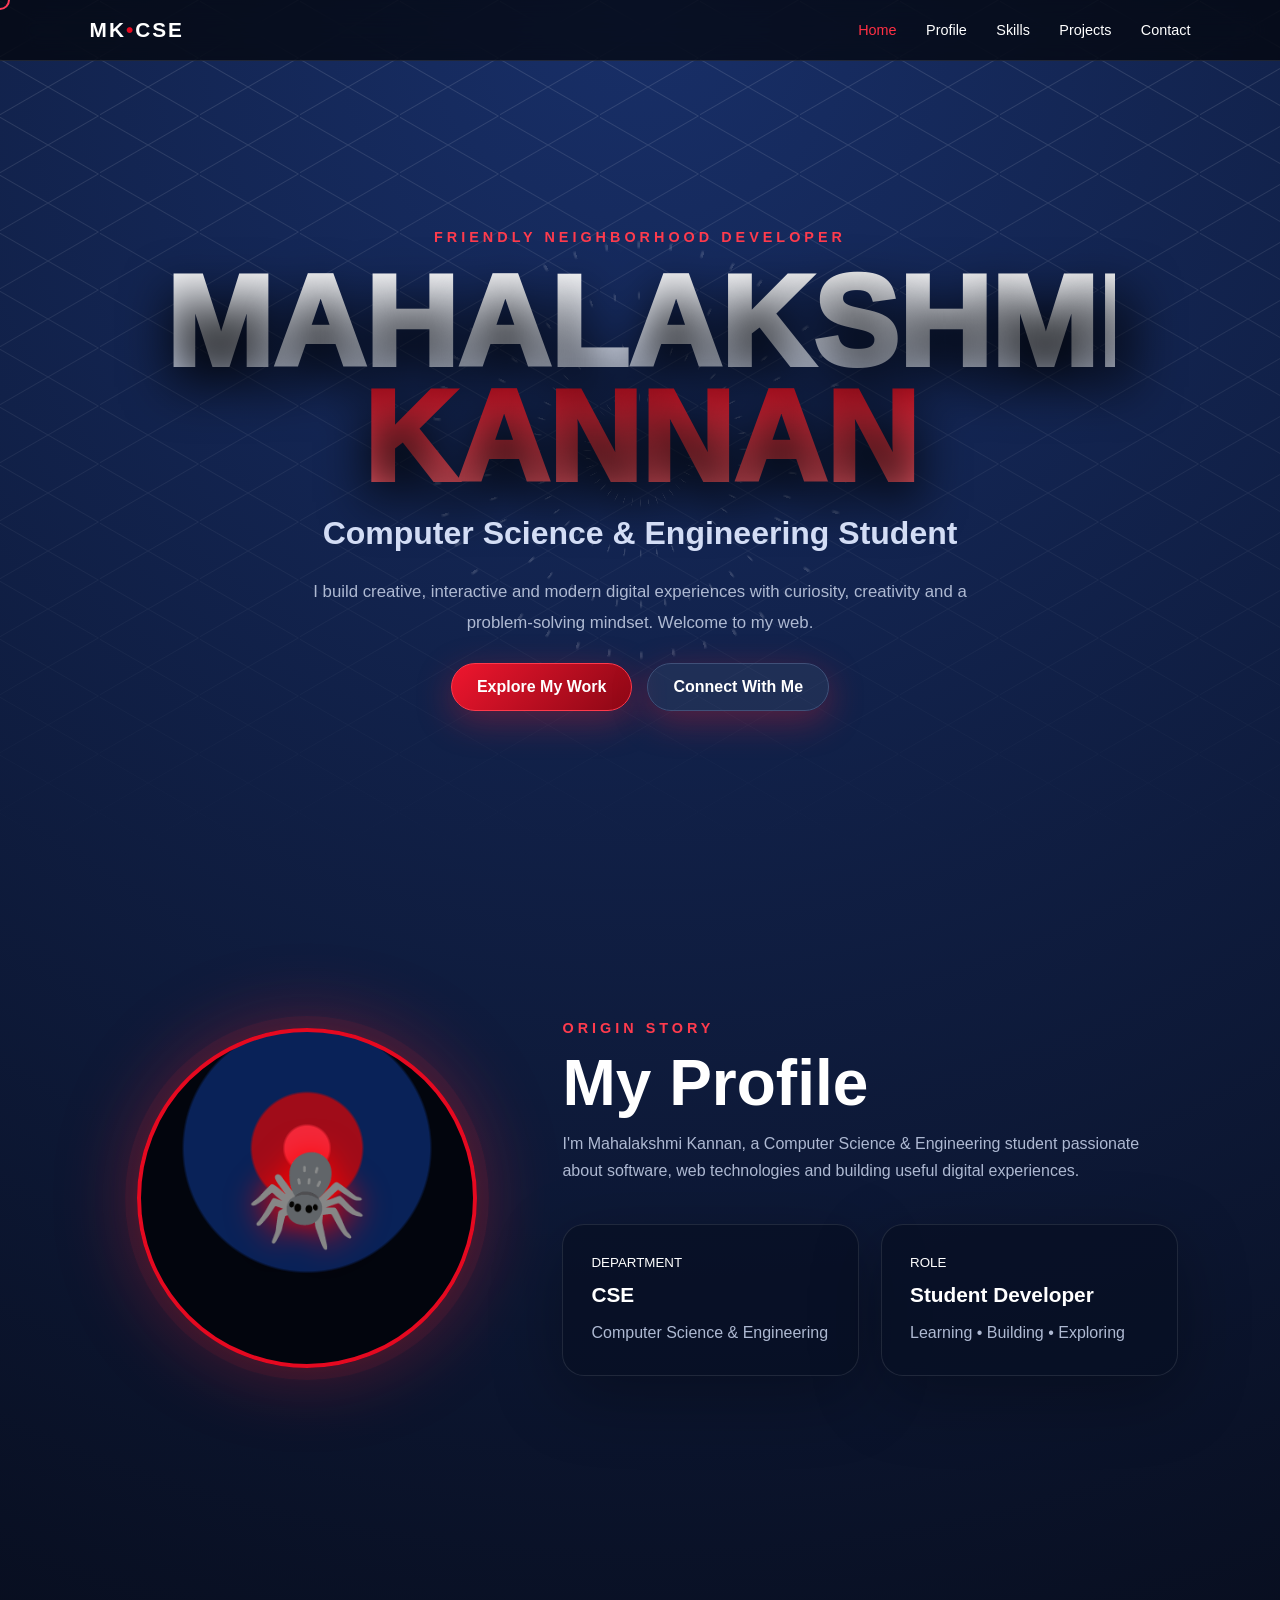
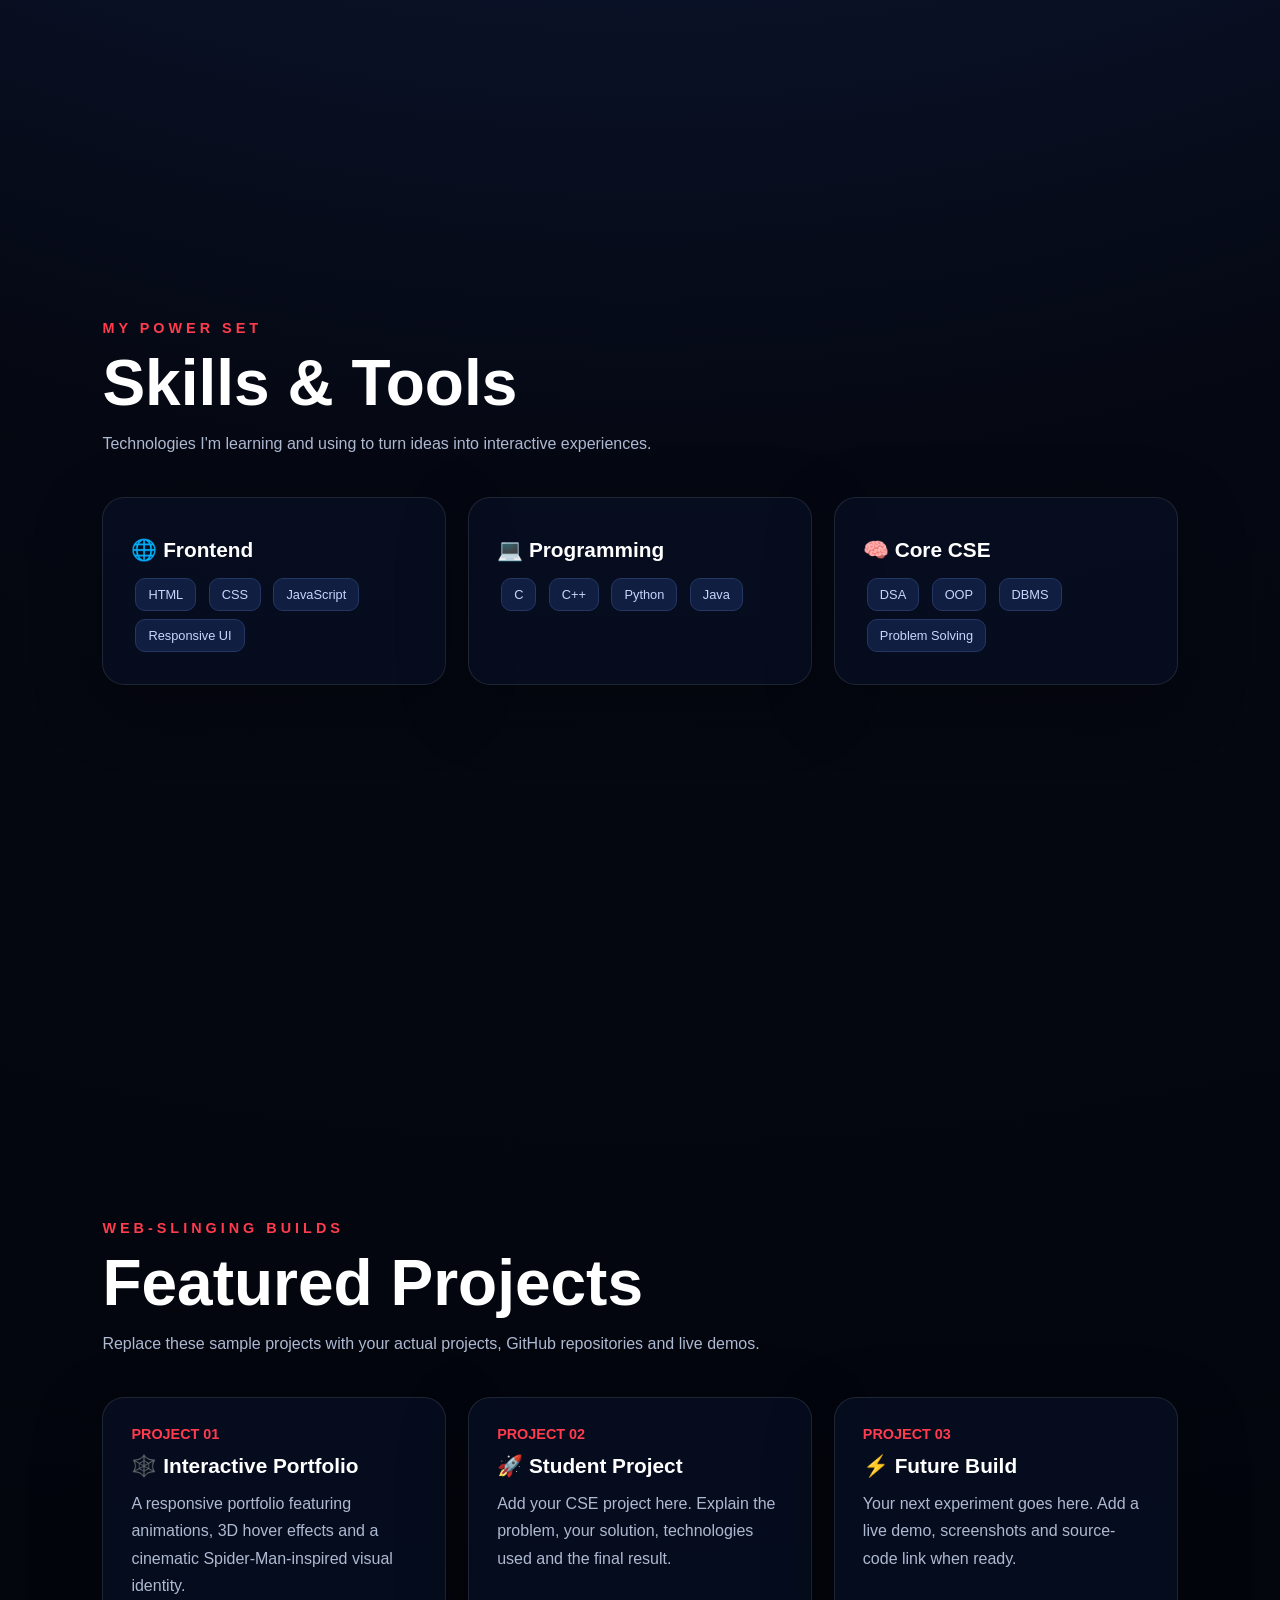
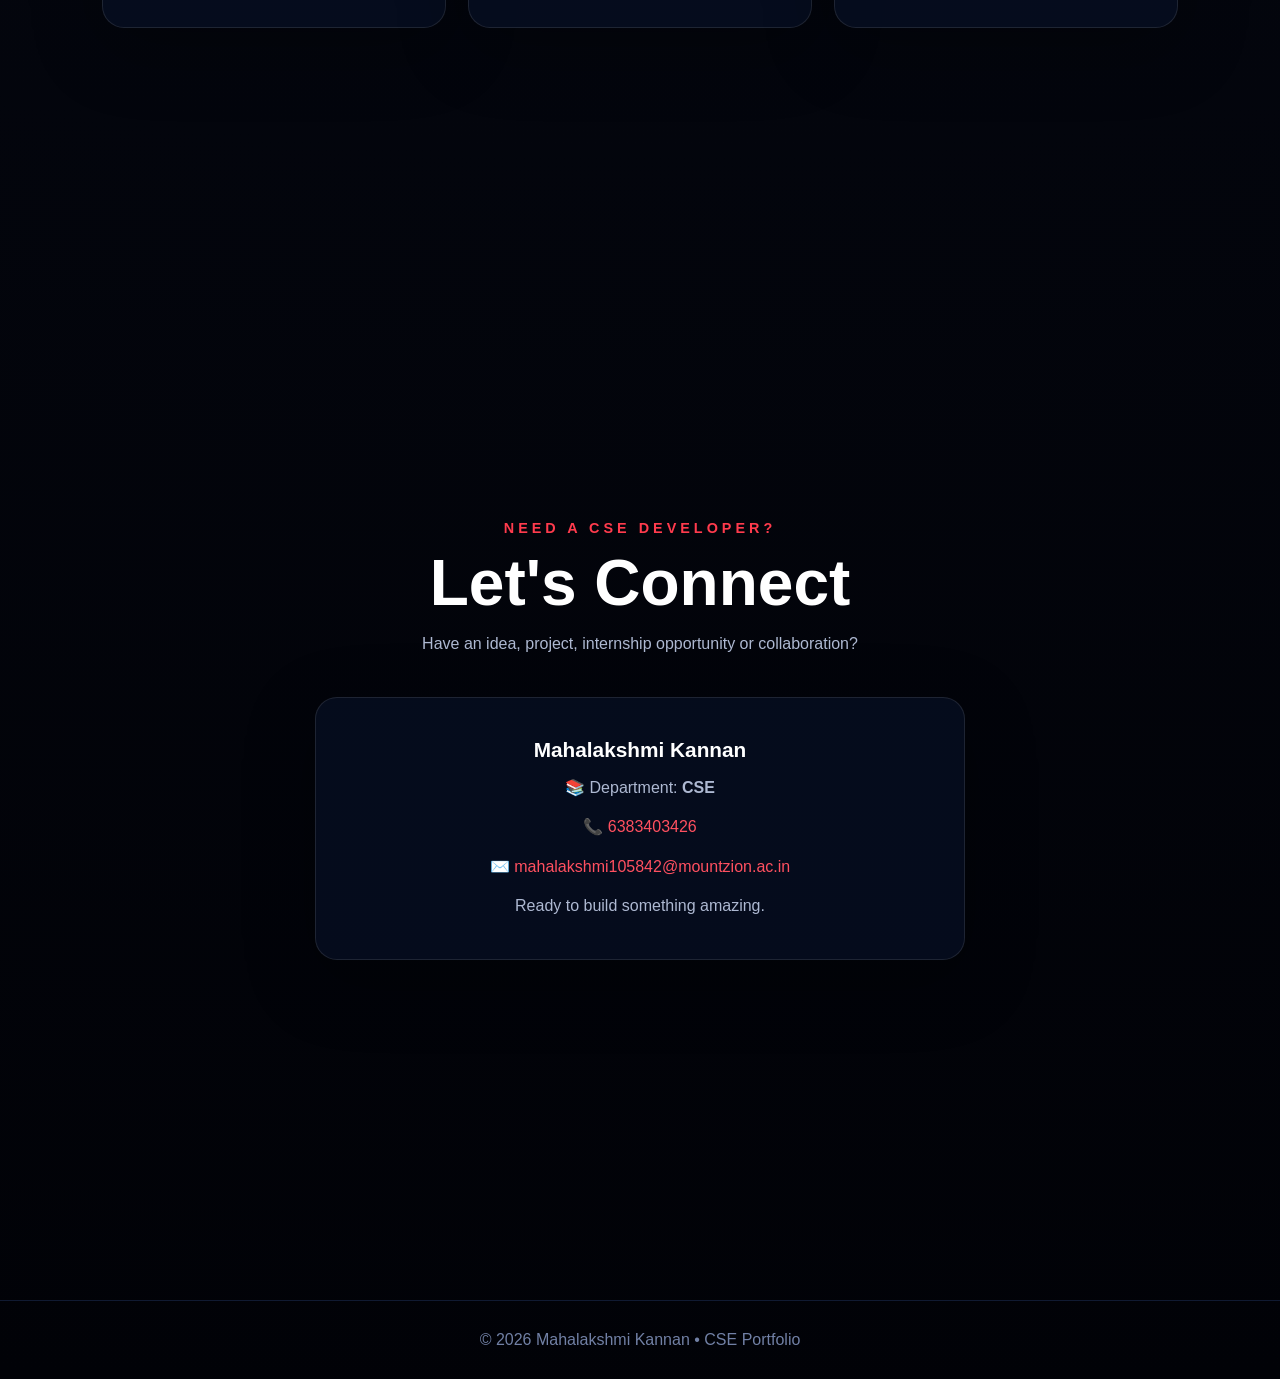
==== portfolio.html @ da7d4e39 "completed html code" ====
<!DOCTYPE html>
<html lang="en">
<head>
  <meta charset="UTF-8">
  <meta name="viewport" content="width=device-width, initial-scale=1.0">

  <title>Mahalakshmi Kannan | CSE Portfolio</title>

  <style>
    * {
      margin: 0;
      padding: 0;
      box-sizing: border-box;
    }

    html {
      scroll-behavior: smooth;
    }

    body {
      font-family: Arial, Helvetica, sans-serif;
      background:
        radial-gradient(circle at 50% 0%, #182f68 0%, #050812 45%, #010207 100%);
      color: white;
      overflow-x: hidden;
    }

    /* Spider Web Background */
    body::before {
      content: "";
      position: fixed;
      inset: 0;
      pointer-events: none;
      opacity: 0.13;

      background-image:
        linear-gradient(30deg,
          transparent 48%,
          white 49%,
          transparent 50%),
        linear-gradient(150deg,
          transparent 48%,
          white 49%,
          transparent 50%);

      background-size: 100px 58px;
      mask-image: linear-gradient(to bottom, black, transparent);
    }

    /* NAVBAR */
    nav {
      position: fixed;
      top: 0;
      left: 0;
      right: 0;
      z-index: 100;

      display: flex;
      justify-content: space-between;
      align-items: center;

      padding: 18px 7%;

      background: rgba(0, 0, 0, 0.65);
      backdrop-filter: blur(15px);

      border-bottom: 1px solid rgba(255,255,255,0.1);
    }

    .logo {
      font-size: 1.3rem;
      font-weight: 900;
      letter-spacing: 2px;
    }

    .logo span {
      color: #e50920;
    }

    nav a {
      color: white;
      text-decoration: none;
      margin-left: 25px;
      font-size: 0.9rem;
      transition: 0.3s;
    }

    nav a:hover {
      color: #ff2038;
      text-shadow: 0 0 15px red;
    }

    /* SECTIONS */

    section {
      min-height: 100vh;
      padding: 120px 8% 80px;
      position: relative;
    }

    .container {
      max-width: 1150px;
      margin: auto;
    }

    /* HERO */

    .hero {
      display: grid;
      place-items: center;
      text-align: center;
      perspective: 1000px;
    }

    .hero-content {
      max-width: 950px;
      transform-style: preserve-3d;
      animation: floating 5s ease-in-out infinite;
    }

    .eyebrow {
      color: #ff3b4d;
      font-weight: bold;
      letter-spacing: 4px;
      text-transform: uppercase;
      font-size: 0.9rem;
    }

    .hero h1 {
      font-size: clamp(3.5rem, 10vw, 8rem);
      line-height: 0.9;
      margin: 20px 0;

      font-weight: 1000;

      background: linear-gradient(
        180deg,
        white 0%,
        #dce7ff 45%,
        #e50920 46%,
        #ff6574 100%
      );

      -webkit-background-clip: text;
      background-clip: text;
      color: transparent;

      text-shadow: 0 20px 50px black;
    }

    .hero h2 {
      font-size: clamp(1.2rem, 3vw, 2rem);
      color: #d3ddf5;
    }

    .hero p {
      max-width: 700px;
      margin: 25px auto;

      color: #aeb9d2;
      line-height: 1.8;
      font-size: 1.05rem;
    }

    /* WEB */

    .web {
      position: absolute;

      width: 450px;
      height: 450px;

      border-radius: 50%;

      opacity: 0.15;

      background:
        repeating-conic-gradient(
          from 0deg,
          transparent 0deg 8deg,
          white 8.5deg 9deg
        );

      mask-image:
        radial-gradient(
          circle,
          transparent 0 15%,
          black 16% 17%,
          transparent 18% 31%,
          black 32% 33%,
          transparent 34% 47%,
          black 48% 49%,
          transparent 50% 63%,
          black 64% 65%,
          transparent 66%
        );

      animation: rotateWeb 30s linear infinite;
    }

    /* BUTTONS */

    .buttons {
      display: flex;
      justify-content: center;
      gap: 15px;
      flex-wrap: wrap;
    }

    .btn {
      display: inline-block;

      padding: 14px 25px;

      border-radius: 50px;

      text-decoration: none;
      color: white;

      font-weight: bold;

      background: linear-gradient(
        135deg,
        #ef162e,
        #8b0715
      );

      border: 1px solid #ff394b;

      box-shadow:
        0 10px 35px rgba(225,29,46,0.35);

      transition: 0.3s;
    }

    .btn:hover {
      transform: translateY(-5px) scale(1.04);
      box-shadow:
        0 15px 50px rgba(255,20,40,0.55);
    }

    .btn.secondary {
      background: rgba(255,255,255,0.06);
      border-color: #405078;
    }

    /* SECTION TITLE */

    .section-title {
      font-size: clamp(2.2rem, 5vw, 4rem);
      margin: 10px 0;
    }

    .section-subtitle {
      color: #aeb9d2;
      margin-bottom: 40px;
      line-height: 1.7;
    }

    /* PROFILE */

    .profile {
      display: grid;
      grid-template-columns: 0.8fr 1.2fr;
      gap: 50px;
      align-items: center;
    }

    /* PROFILE AVATAR */

    .avatar {
      width: min(340px, 75vw);
      aspect-ratio: 1;

      margin: auto;

      border-radius: 50%;

      display: grid;
      place-items: center;

      background:
        radial-gradient(
          circle at 50% 35%,
          #f3293b 0 8%,
          #a00c19 9% 20%,
          #092258 21% 45%,
          #02050d 46%
        );

      border: 4px solid #e50920;

      box-shadow:
        0 0 0 12px rgba(225,29,46,0.08),
        0 0 80px rgba(225,29,46,0.4);

      font-size: 6rem;

      animation: avatarFloat 4s ease-in-out infinite;
    }

    .avatar::after {
      content: "🕷️";
      filter: drop-shadow(0 0 15px red);
    }

    /* CARDS */

    .grid {
      display: grid;
      grid-template-columns:
        repeat(auto-fit, minmax(240px, 1fr));

      gap: 22px;
    }

    .card {
      background: rgba(7, 15, 35, 0.75);

      border: 1px solid rgba(255,255,255,0.1);

      padding: 28px;

      border-radius: 22px;

      box-shadow:
        0 20px 70px rgba(0,0,0,0.3);

      transform-style: preserve-3d;

      transition: 0.25s;
    }

    .card:hover {
      transform:
        perspective(700px)
        rotateX(4deg)
        rotateY(-4deg)
        translateY(-10px);

      border-color: #e50920;

      box-shadow:
        0 25px 80px rgba(225,29,46,0.2);
    }

    .card h3 {
      margin: 12px 0;
      font-size: 1.3rem;
    }

    .card p {
      color: #aeb9d2;
      line-height: 1.7;
    }

    /* BADGES */

    .badge {
      display: inline-block;

      padding: 8px 12px;

      margin: 4px;

      border-radius: 10px;

      background: #101e41;

      color: #c8d6ff;

      font-size: 0.8rem;

      border: 1px solid #243764;
    }

    .badge:hover {
      background: #e50920;
      color: white;
    }

    /* PROJECTS */

    .project-number {
      color: #ff3b4d;
      font-weight: bold;
      font-size: 0.9rem;
    }

    /* CONTACT */

    .contact {
      text-align: center;
    }

    .contact-card {
      max-width: 650px;
      margin: auto;
    }

    .contact-card p {
      margin: 12px;
    }

    .contact a {
      color: #ff5060;
      text-decoration: none;
    }

    .contact a:hover {
      color: white;
      text-shadow: 0 0 15px red;
    }

    /* FOOTER */

    footer {
      text-align: center;

      padding: 30px;

      color: #7180a5;

      border-top: 1px solid #101a32;
    }

    /* CURSOR */

    #cursor {
      position: fixed;

      width: 20px;
      height: 20px;

      border: 2px solid #ff3044;

      border-radius: 50%;

      pointer-events: none;

      z-index: 999;

      transform: translate(-50%, -50%);

      mix-blend-mode: screen;

      transition: 0.08s;
    }

    /* ANIMATIONS */

    @keyframes floating {

      0%,100% {
        transform: translateY(0) rotateX(0deg);
      }

      50% {
        transform:
          translateY(-15px)
          rotateX(3deg);
      }
    }

    @keyframes avatarFloat {

      0%,100% {
        transform: translateY(0) rotateY(0deg);
      }

      50% {
        transform:
          translateY(-12px)
          rotateY(8deg);
      }
    }

    @keyframes rotateWeb {

      from {
        transform: rotate(0deg);
      }

      to {
        transform: rotate(360deg);
      }
    }

    /* MOBILE */

    @media (max-width: 750px) {

      nav .links {
        display: none;
      }

      .hero h1 {
        font-size: 4rem;
      }

      .web {
        width: 280px;
        height: 280px;
      }

      .profile {
        grid-template-columns: 1fr;
      }

      section {
        padding-left: 6%;
        padding-right: 6%;
      }
    }
  </style>
</head>

<body>

  <!-- CUSTOM CURSOR -->
  <div id="cursor"></div>

  <!-- NAVIGATION -->
  <nav>

    <div class="logo">
      MK<span>•</span>CSE
    </div>

    <div class="links">
      <a href="#home">Home</a>
      <a href="#profile">Profile</a>
      <a href="#skills">Skills</a>
      <a href="#projects">Projects</a>
      <a href="#contact">Contact</a>
    </div>

  </nav>


  <!-- HERO -->
  <section class="hero" id="home">

    <div class="web"></div>

    <div class="hero-content">

      <div class="eyebrow">
        Friendly Neighborhood Developer
      </div>

      <h1>
        MAHALAKSHMI<br>
        KANNAN
      </h1>

      <h2>
        Computer Science & Engineering Student
      </h2>

      <p>
        I build creative, interactive and modern digital experiences
        with curiosity, creativity and a problem-solving mindset.
        Welcome to my web.
      </p>

      <div class="buttons">

        <a href="#projects" class="btn">
          Explore My Work
        </a>

        <a href="#contact" class="btn secondary">
          Connect With Me
        </a>

      </div>

    </div>

  </section>


  <!-- PROFILE -->
  <section id="profile">

    <div class="container profile">

      <div class="avatar"></div>

      <div>

        <div class="eyebrow">
          Origin Story
        </div>

        <h2 class="section-title">
          My Profile
        </h2>

        <p class="section-subtitle">
          I'm Mahalakshmi Kannan, a Computer Science &
          Engineering student passionate about software,
          web technologies and building useful digital
          experiences.
        </p>

        <div class="grid">

          <div class="card">

            <small>DEPARTMENT</small>

            <h3>
              CSE
            </h3>

            <p>
              Computer Science & Engineering
            </p>

          </div>


          <div class="card">

            <small>ROLE</small>

            <h3>
              Student Developer
            </h3>

            <p>
              Learning • Building • Exploring
            </p>

          </div>

        </div>

      </div>

    </div>

  </section>


  <!-- SKILLS -->
  <section id="skills">

    <div class="container">

      <div class="eyebrow">
        My Power Set
      </div>

      <h2 class="section-title">
        Skills & Tools
      </h2>

      <p class="section-subtitle">
        Technologies I'm learning and using to turn ideas
        into interactive experiences.
      </p>

      <div class="grid">

        <div class="card">

          <h3>
            🌐 Frontend
          </h3>

          <span class="badge">HTML</span>
          <span class="badge">CSS</span>
          <span class="badge">JavaScript</span>
          <span class="badge">Responsive UI</span>

        </div>


        <div class="card">

          <h3>
            💻 Programming
          </h3>

          <span class="badge">C</span>
          <span class="badge">C++</span>
          <span class="badge">Python</span>
          <span class="badge">Java</span>

        </div>


        <div class="card">

          <h3>
            🧠 Core CSE
          </h3>

          <span class="badge">DSA</span>
          <span class="badge">OOP</span>
          <span class="badge">DBMS</span>
          <span class="badge">Problem Solving</span>

        </div>

      </div>

    </div>

  </section>


  <!-- PROJECTS -->
  <section id="projects">

    <div class="container">

      <div class="eyebrow">
        Web-Slinging Builds
      </div>

      <h2 class="section-title">
        Featured Projects
      </h2>

      <p class="section-subtitle">
        Replace these sample projects with your actual
        projects, GitHub repositories and live demos.
      </p>

      <div class="grid">

        <article class="card">

          <div class="project-number">
            PROJECT 01
          </div>

          <h3>
            🕸️ Interactive Portfolio
          </h3>

          <p>
            A responsive portfolio featuring animations,
            3D hover effects and a cinematic Spider-Man-inspired
            visual identity.
          </p>

        </article>


        <article class="card">

          <div class="project-number">
            PROJECT 02
          </div>

          <h3>
            🚀 Student Project
          </h3>

          <p>
            Add your CSE project here. Explain the problem,
            your solution, technologies used and the final result.
          </p>

        </article>


        <article class="card">

          <div class="project-number">
            PROJECT 03
          </div>

          <h3>
            ⚡ Future Build
          </h3>

          <p>
            Your next experiment goes here. Add a live demo,
            screenshots and source-code link when ready.
          </p>

        </article>

      </div>

    </div>

  </section>


  <!-- CONTACT -->
  <section id="contact">

    <div class="container contact">

      <div class="eyebrow">
        Need a CSE Developer?
      </div>

      <h2 class="section-title">
        Let's Connect
      </h2>

      <p class="section-subtitle">
        Have an idea, project, internship opportunity
        or collaboration?
      </p>

      <div class="card contact-card">

        <h3>
          Mahalakshmi Kannan
        </h3>

        <p>
          📚 Department:
          <strong>CSE</strong>
        </p>

        <p>
          📞
          <a href="tel:6383403426">
            6383403426
          </a>
        </p>

        <p>
          ✉️
          <a href="mailto:mahalakshmi105842@mountzion.ac.in">
            mahalakshmi105842@mountzion.ac.in
          </a>
        </p>

        <p>
          Ready to build something amazing.
        </p>

      </div>

    </div>

  </section>


  <!-- FOOTER -->
  <footer>

    © 2026 Mahalakshmi Kannan • CSE Portfolio

  </footer>


  <!-- JAVASCRIPT -->
  <script>

    /* CUSTOM CURSOR */

    const cursor =
      document.getElementById("cursor");

    document.addEventListener("mousemove", (event) => {

      cursor.style.left =
        event.clientX + "px";

      cursor.style.top =
        event.clientY + "px";

    });


    /* 3D CARD EFFECT */

    const cards =
      document.querySelectorAll(".card");

    cards.forEach(card => {

      card.addEventListener("mousemove", event => {

        const rect =
          card.getBoundingClientRect();

        const x =
          event.clientX - rect.left;

        const y =
          event.clientY - rect.top;

        const rotateX =
          (y / rect.height - 0.5) * -8;

        const rotateY =
          (x / rect.width - 0.5) * 8;

        card.style.transform =
          `
          perspective(700px)
          rotateX(${rotateX}deg)
          rotateY(${rotateY}deg)
          translateY(-8px)
          `;

      });


      card.addEventListener("mouseleave", () => {

        card.style.transform = "";

      });

    });


    /* NAVBAR ACTIVE EFFECT */

    const sections =
      document.querySelectorAll("section");

    const navLinks =
      document.querySelectorAll("nav a");

    window.addEventListener("scroll", () => {

      let current = "";

      sections.forEach(section => {

        const sectionTop =
          section.offsetTop - 150;

        if (scrollY >= sectionTop) {
          current = section.id;
        }

      });

      navLinks.forEach(link => {

        link.style.color = "";

        if (
          link.getAttribute("href") ===
          "#" + current
        ) {

          link.style.color = "#ff3044";

        }

      });

    });

  </script>

</body>
</html>
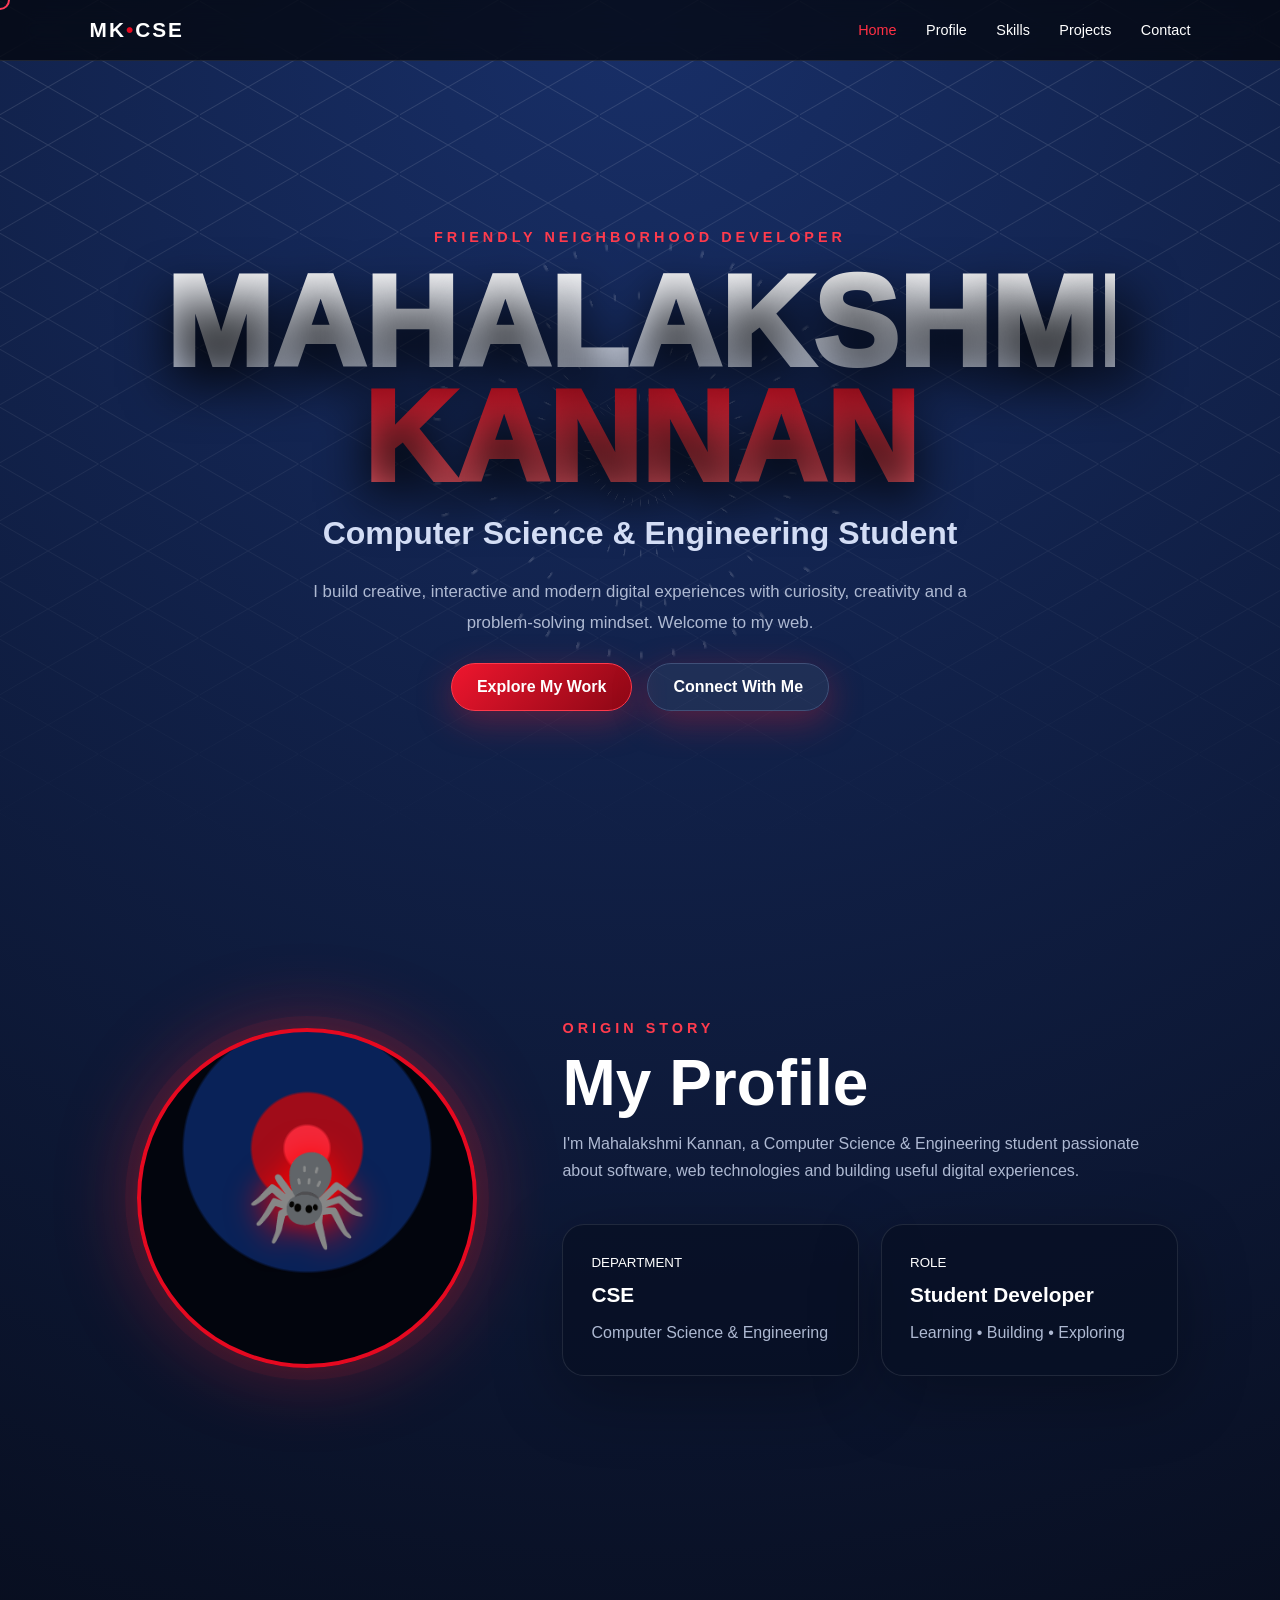
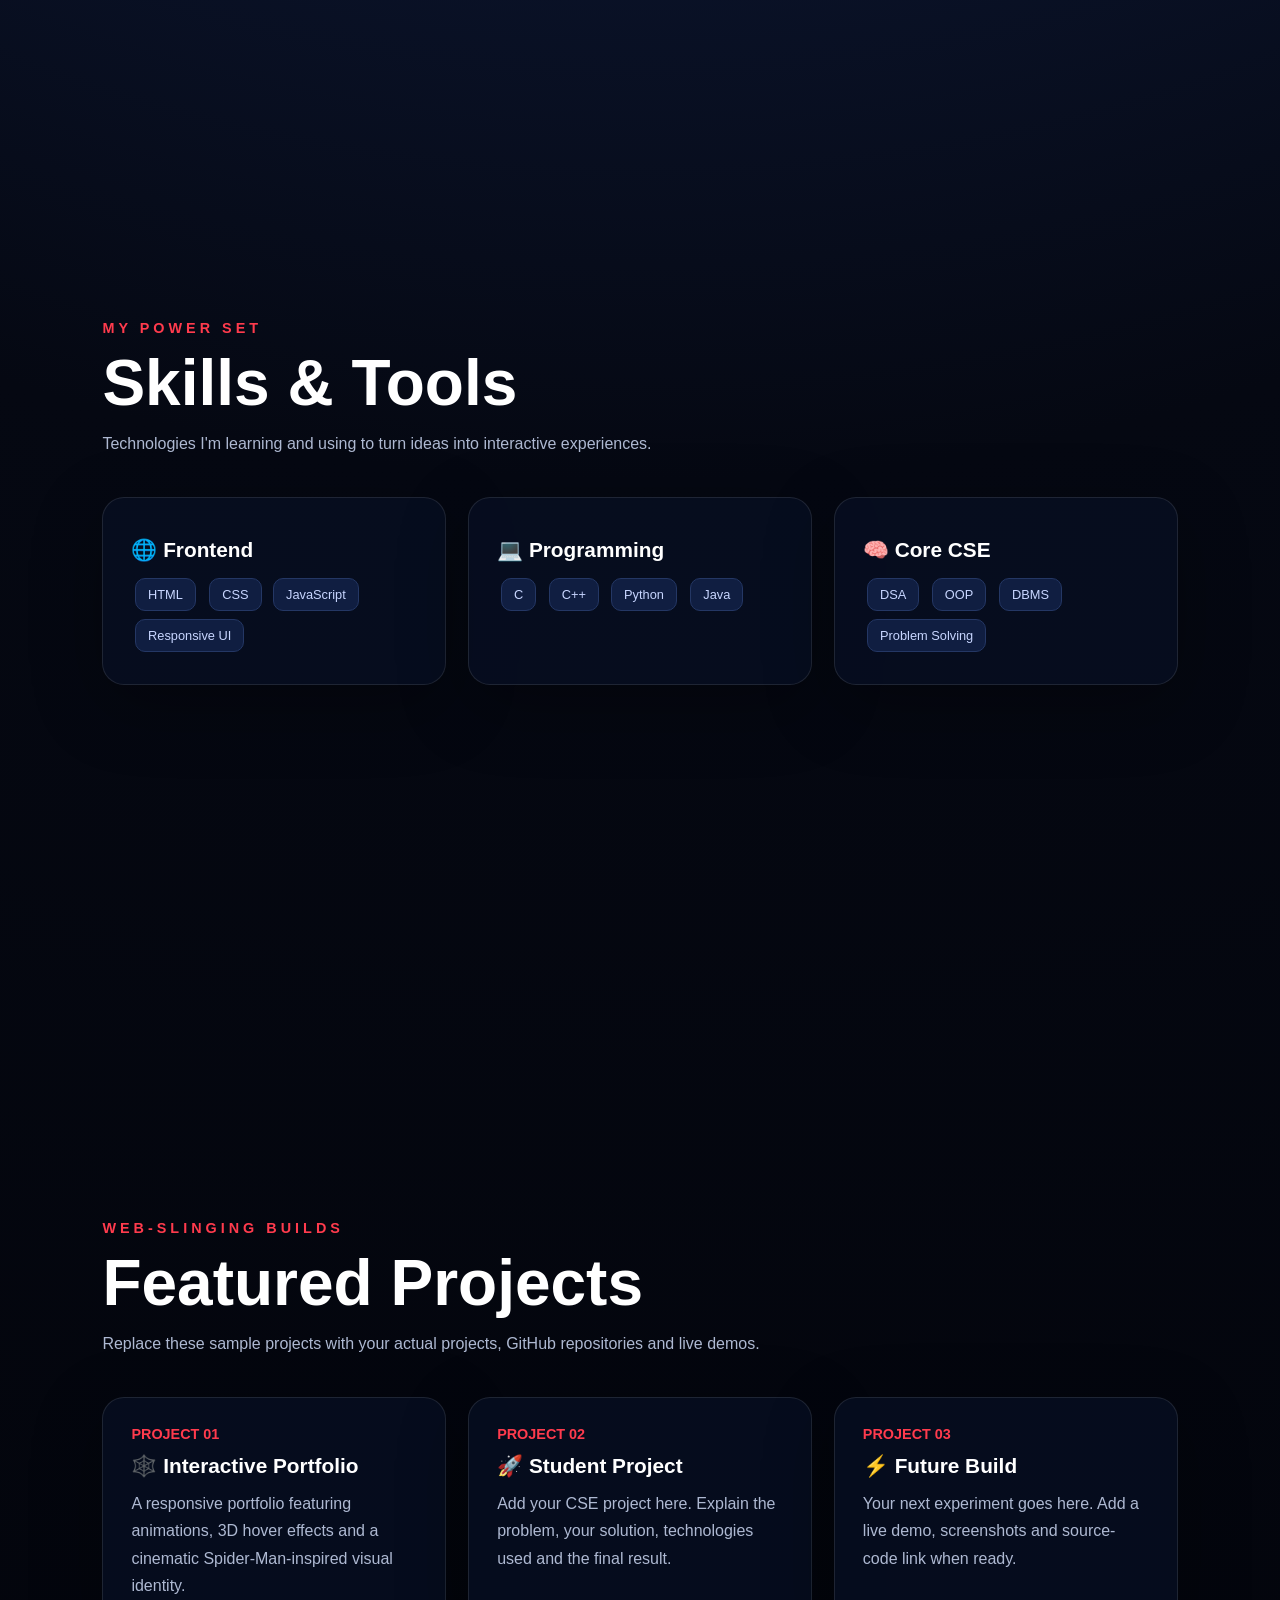
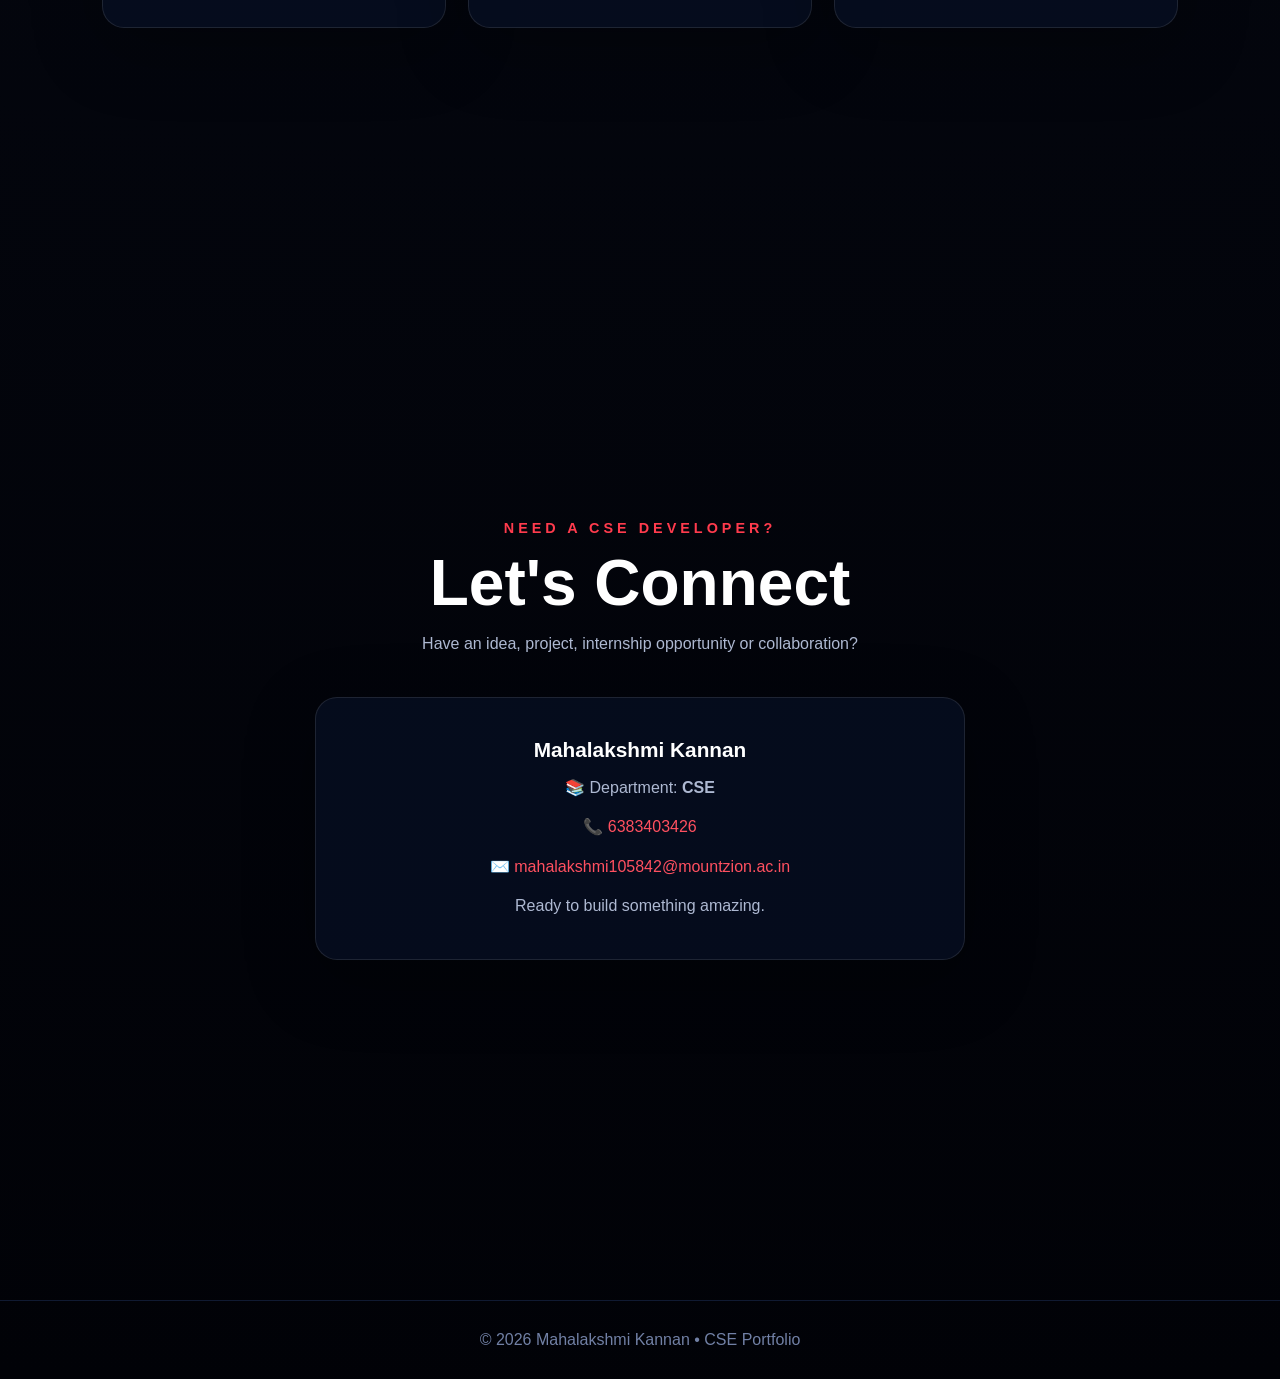
==== commit 92d087bf: "Update portfolio.html" ====
--- a/portfolio.html
+++ b/portfolio.html
@@ -25,7 +25,7 @@
       overflow-x: hidden;
     }
 
-    /* Spider Web Background */
+   
     body::before {
       content: "";
       position: fixed;
@@ -47,7 +47,6 @@
       mask-image: linear-gradient(to bottom, black, transparent);
     }
 
-    /* NAVBAR */
     nav {
       position: fixed;
       top: 0;
@@ -90,7 +89,7 @@
       text-shadow: 0 0 15px red;
     }
 
-    /* SECTIONS */
+   
 
     section {
       min-height: 100vh;
@@ -103,7 +102,7 @@
       margin: auto;
     }
 
-    /* HERO */
+   
 
     .hero {
       display: grid;
@@ -162,7 +161,7 @@
       font-size: 1.05rem;
     }
 
-    /* WEB */
+  
 
     .web {
       position: absolute;
@@ -198,7 +197,7 @@
       animation: rotateWeb 30s linear infinite;
     }
 
-    /* BUTTONS */
+    
 
     .buttons {
       display: flex;
@@ -244,7 +243,7 @@
       border-color: #405078;
     }
 
-    /* SECTION TITLE */
+   
 
     .section-title {
       font-size: clamp(2.2rem, 5vw, 4rem);
@@ -257,7 +256,7 @@
       line-height: 1.7;
     }
 
-    /* PROFILE */
+  
 
     .profile {
       display: grid;
@@ -266,7 +265,7 @@
       align-items: center;
     }
 
-    /* PROFILE AVATAR */
+    
 
     .avatar {
       width: min(340px, 75vw);
@@ -304,7 +303,7 @@
       filter: drop-shadow(0 0 15px red);
     }
 
-    /* CARDS */
+   
 
     .grid {
       display: grid;
@@ -354,7 +353,6 @@
       line-height: 1.7;
     }
 
-    /* BADGES */
 
     .badge {
       display: inline-block;
@@ -379,7 +377,7 @@
       color: white;
     }
 
-    /* PROJECTS */
+   
 
     .project-number {
       color: #ff3b4d;
@@ -387,7 +385,7 @@
       font-size: 0.9rem;
     }
 
-    /* CONTACT */
+  
 
     .contact {
       text-align: center;
@@ -412,7 +410,7 @@
       text-shadow: 0 0 15px red;
     }
 
-    /* FOOTER */
+
 
     footer {
       text-align: center;
@@ -424,7 +422,7 @@
       border-top: 1px solid #101a32;
     }
 
-    /* CURSOR */
+
 
     #cursor {
       position: fixed;
@@ -447,7 +445,7 @@
       transition: 0.08s;
     }
 
-    /* ANIMATIONS */
+    
 
     @keyframes floating {
 
@@ -486,7 +484,7 @@
       }
     }
 
-    /* MOBILE */
+ 
 
     @media (max-width: 750px) {
 
@@ -517,10 +515,10 @@
 
 <body>
 
-  <!-- CUSTOM CURSOR -->
+  
   <div id="cursor"></div>
 
-  <!-- NAVIGATION -->
+
   <nav>
 
     <div class="logo">
@@ -538,7 +536,7 @@
   </nav>
 
 
-  <!-- HERO -->
+
   <section class="hero" id="home">
 
     <div class="web"></div>
@@ -581,7 +579,7 @@
   </section>
 
 
-  <!-- PROFILE -->
+
   <section id="profile">
 
     <div class="container profile">
@@ -645,7 +643,7 @@
   </section>
 
 
-  <!-- SKILLS -->
+  
   <section id="skills">
 
     <div class="container">
@@ -713,7 +711,7 @@
   </section>
 
 
-  <!-- PROJECTS -->
+
   <section id="projects">
 
     <div class="container">
@@ -794,7 +792,6 @@
   </section>
 
 
-  <!-- CONTACT -->
   <section id="contact">
 
     <div class="container contact">
@@ -848,7 +845,6 @@
   </section>
 
 
-  <!-- FOOTER -->
   <footer>
 
     © 2026 Mahalakshmi Kannan • CSE Portfolio
@@ -856,10 +852,8 @@
   </footer>
 
 
-  <!-- JAVASCRIPT -->
   <script>
 
-    /* CUSTOM CURSOR */
 
     const cursor =
       document.getElementById("cursor");
@@ -875,7 +869,6 @@
     });
 
 
-    /* 3D CARD EFFECT */
 
     const cards =
       document.querySelectorAll(".card");
@@ -919,7 +912,6 @@
     });
 
 
-    /* NAVBAR ACTIVE EFFECT */
 
     const sections =
       document.querySelectorAll("section");
